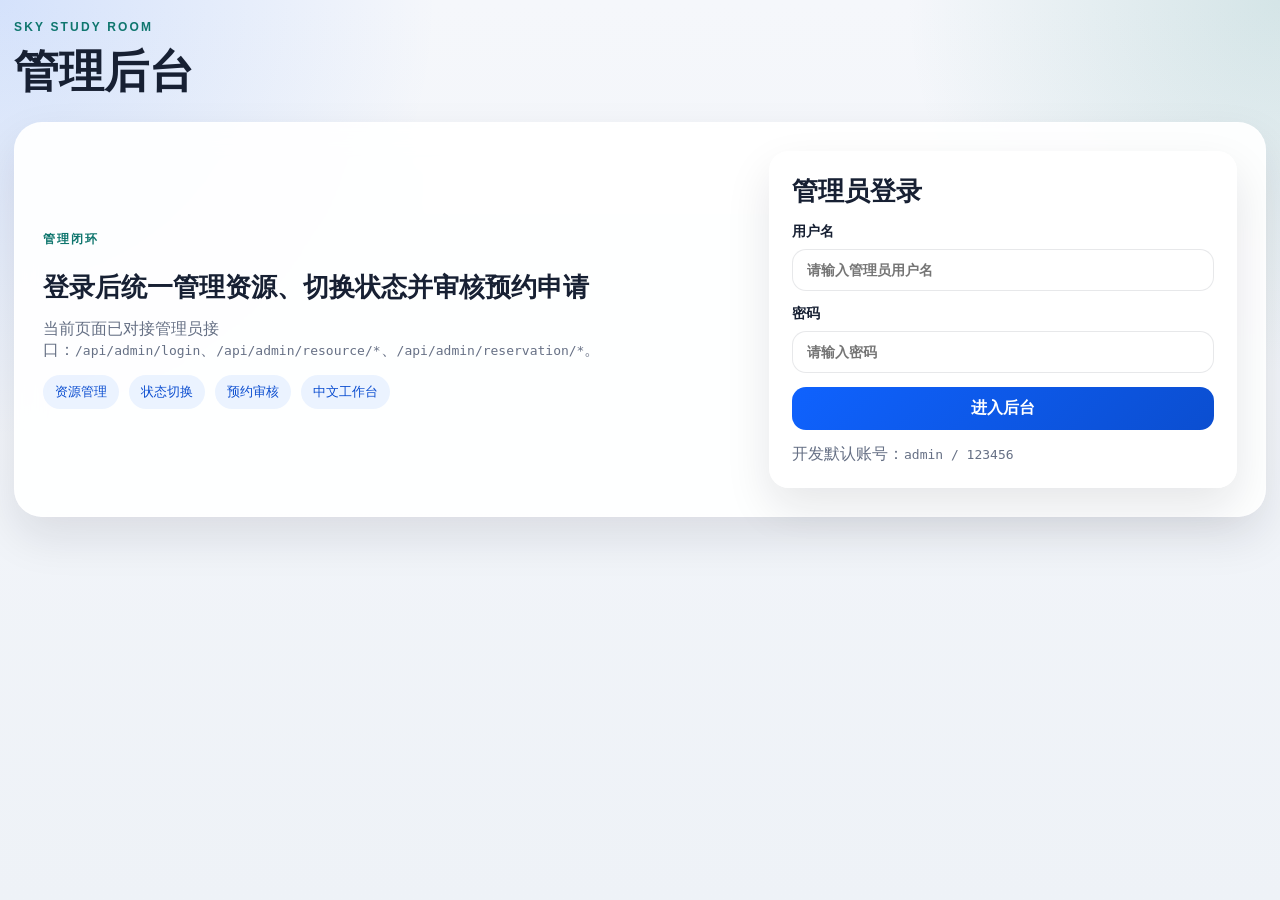
==== sky-study-room-deploy/admin/index.html @ 19abefbc "Initial commit" ====
<!DOCTYPE html>
<html lang="zh-CN">
<head>
  <meta charset="UTF-8" />
  <meta name="viewport" content="width=device-width, initial-scale=1.0" />
  <title>Sky Study Room 管理端</title>
  <link rel="stylesheet" href="./styles.css" />
</head>
<body>
  <div class="shell">
    <header class="topbar">
      <div>
        <p class="eyebrow">Sky Study Room</p>
        <h1>管理后台</h1>
      </div>
      <div id="userBadge" class="user-badge hidden">
        <span id="adminNameText"></span>
        <button id="logoutButton" class="ghost-button">退出登录</button>
      </div>
    </header>

    <section id="loginPanel" class="hero-card">
      <div class="hero-copy">
        <p class="eyebrow">管理闭环</p>
        <h2>登录后统一管理资源、切换状态并审核预约申请</h2>
        <p class="muted">当前页面已对接管理员接口：<code>/api/admin/login</code>、<code>/api/admin/resource/*</code>、<code>/api/admin/reservation/*</code>。</p>
        <div class="feature-list">
          <span>资源管理</span>
          <span>状态切换</span>
          <span>预约审核</span>
          <span>中文工作台</span>
        </div>
      </div>
      <form id="loginForm" class="panel login-form">
        <h2>管理员登录</h2>
        <label>
          用户名
          <input id="loginName" name="name" placeholder="请输入管理员用户名" required />
        </label>
        <label>
          密码
          <input id="loginPassword" name="password" type="password" placeholder="请输入密码" required />
        </label>
        <button class="primary-button" type="submit">进入后台</button>
        <p class="muted">开发默认账号：<code>admin / 123456</code></p>
      </form>
    </section>

    <main id="appPanel" class="page hidden">
      <section class="dashboard">
        <section class="panel panel-stack">
          <div class="section-head">
            <div>
              <p class="eyebrow">概览</p>
              <h2>资源与审核统计</h2>
            </div>
            <button id="refreshDashboardButton" class="ghost-button">刷新数据</button>
          </div>
          <div id="metricGrid" class="metric-grid"></div>
        </section>

        <section class="panel panel-stack">
          <p class="eyebrow">导航</p>
          <h2>工作台切换</h2>
          <div class="tabbar">
            <button class="active" data-view="resource">资源管理</button>
            <button data-view="reservation">预约审核</button>
          </div>
          <p class="muted">资源管理用于新增、编辑和启停资源；预约审核用于快速处理待审核申请。</p>
        </section>
      </section>

      <section id="resourceView" class="panel panel-stack">
        <div class="section-head">
          <div>
            <p class="eyebrow">资源管理</p>
            <h2>资源列表</h2>
          </div>
          <div class="toolbar">
            <button id="openAddButton" class="primary-button">新增资源</button>
            <button id="refreshResourcesButton" class="ghost-button">刷新列表</button>
          </div>
        </div>
        <div class="filter-grid">
          <label>
            资源名称
            <input id="resourceNameFilter" placeholder="按名称模糊搜索" />
          </label>
          <label>
            资源类型
            <select id="resourceTypeFilter">
              <option value="">全部类型</option>
              <option value="PUBLIC_SEAT">公共自习位</option>
              <option value="PRIVATE_ROOM">独立自习室</option>
              <option value="MEETING_ROOM">讨论室</option>
            </select>
          </label>
          <label>
            资源状态
            <select id="resourceStatusFilter">
              <option value="">全部状态</option>
              <option value="1">可预约</option>
              <option value="0">已停用</option>
              <option value="2">维护中</option>
            </select>
          </label>
          <label>
            操作
            <button id="searchResourcesButton" class="ghost-button" type="button">应用筛选</button>
          </label>
        </div>
        <div id="resourceList" class="stack-list empty-state">
          <p>资源列表加载后会显示在这里。</p>
        </div>
      </section>

      <section id="reservationView" class="panel panel-stack hidden">
        <div class="section-head">
          <div>
            <p class="eyebrow">预约审核</p>
            <h2>审核队列</h2>
          </div>
          <div class="toolbar">
            <select id="reservationStatusFilter">
              <option value="">全部状态</option>
              <option value="1">待审核</option>
              <option value="2">已通过</option>
              <option value="3">已拒绝</option>
              <option value="4">已取消</option>
            </select>
            <button id="refreshReservationsButton" class="ghost-button">刷新记录</button>
          </div>
        </div>
        <div id="reservationList" class="stack-list empty-state">
          <p>预约记录加载后会显示在这里。</p>
        </div>
      </section>
    </main>
  </div>

  <div id="resourceModalMask" class="modal-mask">
    <div class="modal">
      <div class="section-head">
        <div>
          <p class="eyebrow">资源表单</p>
          <h2 id="resourceModalTitle">新增资源</h2>
        </div>
      </div>
      <div class="modal-form">
        <div class="form-grid">
          <label>
            资源编号
            <input id="resourceCodeInput" placeholder="例如 A-101" />
          </label>
          <label>
            资源名称
            <input id="resourceNameInput" placeholder="请输入资源名称" />
          </label>
          <label>
            资源类型
            <select id="resourceTypeInput">
              <option value="PUBLIC_SEAT">公共自习位</option>
              <option value="PRIVATE_ROOM">独立自习室</option>
              <option value="MEETING_ROOM">讨论室</option>
            </select>
          </label>
          <label>
            楼层
            <input id="floorInput" placeholder="例如 2F" />
          </label>
          <label class="full">
            开放时间
            <input id="openTimeInput" placeholder="例如 08:00-22:00" />
          </label>
          <label class="full">
            资源说明
            <textarea id="descriptionInput" placeholder="请输入资源说明"></textarea>
          </label>
        </div>
        <div class="modal-actions">
          <button id="saveResourceButton" class="primary-button">保存资源</button>
          <button id="closeResourceModalButton" class="ghost-button">取消</button>
        </div>
      </div>
    </div>
  </div>

  <div id="reviewModalMask" class="modal-mask">
    <div class="modal">
      <div class="section-head">
        <div>
          <p class="eyebrow">预约审核</p>
          <h2 id="reviewModalTitle">处理预约申请</h2>
        </div>
      </div>
      <div class="modal-form">
        <div class="detail-grid">
          <div class="meta-item" id="reviewResourceText"></div>
          <div class="meta-item" id="reviewTimeText"></div>
          <div class="meta-item" id="reviewUserText"></div>
        </div>
        <label>
          审核备注
          <textarea id="reviewRemarkInput" placeholder="请输入审核备注"></textarea>
        </label>
        <div class="modal-actions">
          <button id="approveButton" class="primary-button">审核通过</button>
          <button id="rejectButton" class="danger-button">审核拒绝</button>
          <button id="closeReviewModalButton" class="ghost-button">取消</button>
        </div>
      </div>
    </div>
  </div>

  <div id="toast" class="toast hidden"></div>

  <script src="./app.js"></script>
</body>
</html>
---- sky-study-room-deploy/admin/styles.css ----
:root {
  --bg: #eef2f7;
  --surface: rgba(255, 255, 255, 0.92);
  --surface-strong: #ffffff;
  --text: #172033;
  --muted: #667085;
  --line: rgba(23, 32, 51, 0.1);
  --primary: #0f62fe;
  --primary-deep: #0b4ed0;
  --accent: #0f766e;
  --warning: #b54708;
  --danger: #b42318;
  --shadow: 0 20px 45px rgba(15, 23, 42, 0.1);
  --radius-xl: 28px;
  --radius-lg: 20px;
  --radius-md: 14px;
}

* { box-sizing: border-box; }

body {
  margin: 0;
  font-family: "Segoe UI", "PingFang SC", "Microsoft YaHei", sans-serif;
  color: var(--text);
  background:
    radial-gradient(circle at top left, rgba(15, 98, 254, 0.14), transparent 28%),
    radial-gradient(circle at top right, rgba(15, 118, 110, 0.14), transparent 24%),
    linear-gradient(180deg, #f5f7fb 0%, #eef2f7 100%);
  min-height: 100vh;
}

.shell {
  width: min(1320px, calc(100vw - 28px));
  margin: 0 auto;
  padding: 20px 0 36px;
}

.topbar,
.section-head,
.toolbar,
.tabbar,
.user-badge,
.filter-grid,
.resource-actions,
.review-actions,
.modal-actions {
  display: flex;
  gap: 12px;
  align-items: center;
  flex-wrap: wrap;
}

.topbar,
.section-head {
  justify-content: space-between;
}

.eyebrow {
  margin: 0 0 8px;
  color: var(--accent);
  font-size: 12px;
  font-weight: 700;
  letter-spacing: 0.18em;
  text-transform: uppercase;
}

h1, h2, h3, p { margin: 0; }
h1 { font-size: clamp(2rem, 4vw, 2.8rem); }
h2 { font-size: clamp(1.25rem, 2vw, 1.6rem); }

.panel,
.hero-card,
.modal {
  background: var(--surface);
  border: 1px solid rgba(255, 255, 255, 0.5);
  box-shadow: var(--shadow);
  backdrop-filter: blur(14px);
}

.hero-card {
  display: grid;
  grid-template-columns: 1.35fr 0.9fr;
  gap: 24px;
  padding: 28px;
  border-radius: var(--radius-xl);
  margin-top: 20px;
}

.hero-copy,
.login-form,
.form-grid,
.stack-list,
.modal-form,
.detail-grid,
.panel-stack {
  display: grid;
  gap: 14px;
}

.hero-copy { align-content: center; }

.feature-list {
  display: flex;
  flex-wrap: wrap;
  gap: 10px;
}

.feature-list span,
.pill,
.meta-item {
  border-radius: 999px;
  padding: 8px 12px;
  font-size: 13px;
}

.feature-list span,
.pill {
  background: rgba(15, 98, 254, 0.08);
  color: var(--primary-deep);
}

.panel {
  border-radius: var(--radius-lg);
  padding: 22px;
}

.page {
  display: grid;
  gap: 22px;
  margin-top: 20px;
}

.dashboard {
  display: grid;
  grid-template-columns: 1.15fr 0.85fr;
  gap: 22px;
}

.tabbar button,
.primary-button,
.ghost-button,
.danger-button {
  border: none;
  cursor: pointer;
  font: inherit;
  border-radius: var(--radius-md);
  transition: transform 0.18s ease, opacity 0.18s ease, background 0.18s ease;
}

.tabbar button:hover,
.primary-button:hover,
.ghost-button:hover,
.danger-button:hover {
  transform: translateY(-1px);
}

.primary-button,
.ghost-button,
.danger-button,
.tabbar button {
  padding: 11px 15px;
  font-weight: 700;
}

.tabbar button {
  background: rgba(15, 23, 42, 0.05);
  color: var(--text);
}

.tabbar button.active {
  background: linear-gradient(135deg, var(--primary) 0%, var(--primary-deep) 100%);
  color: #fff;
}

.primary-button {
  background: linear-gradient(135deg, var(--primary) 0%, var(--primary-deep) 100%);
  color: #fff;
}

.ghost-button {
  background: rgba(15, 98, 254, 0.08);
  color: var(--primary-deep);
}

.danger-button {
  background: rgba(180, 35, 24, 0.12);
  color: var(--danger);
}

input,
select,
textarea {
  width: 100%;
  border: 1px solid var(--line);
  border-radius: var(--radius-md);
  background: rgba(255, 255, 255, 0.96);
  padding: 12px 14px;
  font: inherit;
  color: var(--text);
  outline: none;
}

input:focus,
select:focus,
textarea:focus {
  border-color: rgba(15, 98, 254, 0.45);
  box-shadow: 0 0 0 4px rgba(15, 98, 254, 0.12);
}

textarea {
  resize: vertical;
  min-height: 96px;
}

label {
  display: grid;
  gap: 8px;
  font-size: 14px;
  font-weight: 600;
}

.muted { color: var(--muted); }

.metric-grid {
  display: grid;
  grid-template-columns: repeat(3, minmax(0, 1fr));
  gap: 14px;
}

.metric-card,
.resource-card,
.reservation-card {
  background: var(--surface-strong);
  border: 1px solid var(--line);
  border-radius: 18px;
  padding: 18px;
}

.metric-number {
  font-size: 1.9rem;
  font-weight: 800;
  margin-top: 12px;
}

.resource-card,
.reservation-card {
  display: grid;
  gap: 12px;
}

.meta-row {
  display: flex;
  flex-wrap: wrap;
  gap: 10px;
}

.meta-item {
  background: rgba(17, 24, 39, 0.04);
  color: var(--muted);
}

.status-pill.pending {
  background: rgba(245, 158, 11, 0.15);
  color: var(--warning);
}

.status-pill.approved,
.status-pill.enabled {
  background: rgba(15, 118, 110, 0.12);
  color: var(--accent);
}

.status-pill.rejected,
.status-pill.disabled {
  background: rgba(180, 35, 24, 0.12);
  color: var(--danger);
}

.status-pill.canceled,
.status-pill.repair {
  background: rgba(71, 84, 103, 0.12);
  color: #475467;
}

.type-pill {
  background: rgba(15, 98, 254, 0.09);
  color: var(--primary-deep);
}

.empty-state {
  min-height: 180px;
  display: grid;
  place-items: center;
  text-align: center;
  color: var(--muted);
}

.hidden { display: none !important; }

.modal-mask {
  position: fixed;
  inset: 0;
  background: rgba(15, 23, 42, 0.38);
  display: none;
  align-items: center;
  justify-content: center;
  padding: 16px;
}

.modal {
  width: min(720px, 100%);
  border-radius: 24px;
  padding: 22px;
}

.form-grid {
  grid-template-columns: repeat(2, minmax(0, 1fr));
}

.form-grid .full {
  grid-column: 1 / -1;
}

.toast {
  position: fixed;
  right: 24px;
  bottom: 24px;
  background: rgba(17, 24, 39, 0.92);
  color: #fff;
  padding: 14px 16px;
  border-radius: 16px;
  box-shadow: 0 20px 40px rgba(17, 24, 39, 0.28);
}

@media (max-width: 1080px) {
  .hero-card,
  .dashboard,
  .metric-grid,
  .form-grid {
    grid-template-columns: 1fr;
  }
}

@media (max-width: 640px) {
  .shell {
    width: min(100vw - 18px, 100%);
  }

  .topbar,
  .section-head {
    align-items: flex-start;
    flex-direction: column;
  }
}
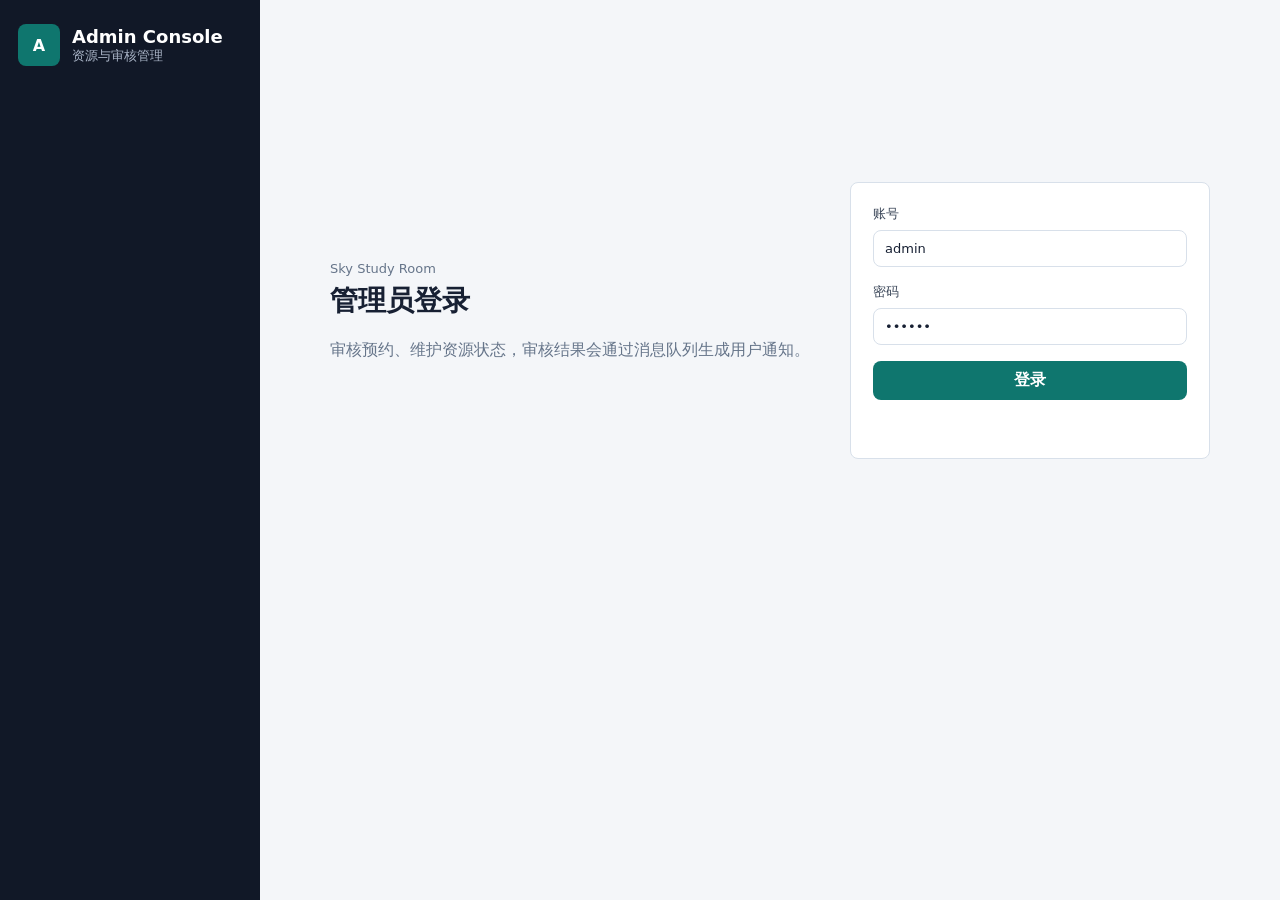
==== commit 62a19e51: "Tasks 25-27: add notification MQ and rebuild frontend 完成时间: 2026-05-22 21:05:44 CST 任务序号: 25-27 任务功能" ====
--- a/sky-study-room-deploy/admin/index.html
+++ b/sky-study-room-deploy/admin/index.html
@@ -1,219 +1,219 @@
-<!DOCTYPE html>
+<!doctype html>
 <html lang="zh-CN">
 <head>
-  <meta charset="UTF-8" />
-  <meta name="viewport" content="width=device-width, initial-scale=1.0" />
-  <title>Sky Study Room 管理端</title>
-  <link rel="stylesheet" href="./styles.css" />
+  <meta charset="UTF-8">
+  <meta name="viewport" content="width=device-width, initial-scale=1.0">
+  <title>预约管理端</title>
+  <link rel="stylesheet" href="./styles.css?v=20260522-fix3">
 </head>
 <body>
-  <div class="shell">
-    <header class="topbar">
-      <div>
-        <p class="eyebrow">Sky Study Room</p>
-        <h1>管理后台</h1>
-      </div>
-      <div id="userBadge" class="user-badge hidden">
-        <span id="adminNameText"></span>
-        <button id="logoutButton" class="ghost-button">退出登录</button>
-      </div>
-    </header>
-
-    <section id="loginPanel" class="hero-card">
-      <div class="hero-copy">
-        <p class="eyebrow">管理闭环</p>
-        <h2>登录后统一管理资源、切换状态并审核预约申请</h2>
-        <p class="muted">当前页面已对接管理员接口：<code>/api/admin/login</code>、<code>/api/admin/resource/*</code>、<code>/api/admin/reservation/*</code>。</p>
-        <div class="feature-list">
-          <span>资源管理</span>
-          <span>状态切换</span>
-          <span>预约审核</span>
-          <span>中文工作台</span>
-        </div>
-      </div>
-      <form id="loginForm" class="panel login-form">
-        <h2>管理员登录</h2>
-        <label>
-          用户名
-          <input id="loginName" name="name" placeholder="请输入管理员用户名" required />
-        </label>
-        <label>
-          密码
-          <input id="loginPassword" name="password" type="password" placeholder="请输入密码" required />
-        </label>
-        <button class="primary-button" type="submit">进入后台</button>
-        <p class="muted">开发默认账号：<code>admin / 123456</code></p>
-      </form>
-    </section>
-
-    <main id="appPanel" class="page hidden">
-      <section class="dashboard">
-        <section class="panel panel-stack">
-          <div class="section-head">
-            <div>
-              <p class="eyebrow">概览</p>
-              <h2>资源与审核统计</h2>
-            </div>
-            <button id="refreshDashboardButton" class="ghost-button">刷新数据</button>
+  <div class="layout">
+    <aside class="sidebar">
+      <div class="brand">
+        <div class="brand-mark">A</div>
+        <div>
+          <h1>Admin Console</h1>
+          <p>资源与审核管理</p>
+        </div>
+      </div>
+      <nav class="nav" id="nav" hidden>
+        <button class="nav-item active" data-view="reservations">预约审核</button>
+        <button class="nav-item" data-view="resources">资源管理</button>
+      </nav>
+      <div class="side-footer" id="adminBox" hidden>
+        <span id="currentAdmin"></span>
+        <button class="ghost" id="logoutBtn">退出</button>
+      </div>
+    </aside>
+
+    <main class="main">
+      <section class="login-panel" id="loginView">
+        <div>
+          <p class="eyebrow">Sky Study Room</p>
+          <h2>管理员登录</h2>
+          <p>审核预约、维护资源状态，审核结果会通过消息队列生成用户通知。</p>
+        </div>
+        <form class="form-card" id="loginForm">
+          <label>
+            账号
+            <input name="name" value="admin" autocomplete="username" required>
+          </label>
+          <label>
+            密码
+            <input name="password" type="password" value="123456" autocomplete="current-password" required>
+          </label>
+          <button class="primary" type="submit">登录</button>
+          <p class="form-message" id="loginMessage"></p>
+        </form>
+      </section>
+
+      <section class="view active" id="reservationsView" hidden>
+        <div class="page-head">
+          <div>
+            <p class="eyebrow">Review</p>
+            <h2>预约审核</h2>
           </div>
-          <div id="metricGrid" class="metric-grid"></div>
-        </section>
-
-        <section class="panel panel-stack">
-          <p class="eyebrow">导航</p>
-          <h2>工作台切换</h2>
-          <div class="tabbar">
-            <button class="active" data-view="resource">资源管理</button>
-            <button data-view="reservation">预约审核</button>
-          </div>
-          <p class="muted">资源管理用于新增、编辑和启停资源；预约审核用于快速处理待审核申请。</p>
-        </section>
-      </section>
-
-      <section id="resourceView" class="panel panel-stack">
-        <div class="section-head">
-          <div>
-            <p class="eyebrow">资源管理</p>
-            <h2>资源列表</h2>
-          </div>
-          <div class="toolbar">
-            <button id="openAddButton" class="primary-button">新增资源</button>
-            <button id="refreshResourcesButton" class="ghost-button">刷新列表</button>
-          </div>
-        </div>
-        <div class="filter-grid">
-          <label>
-            资源名称
-            <input id="resourceNameFilter" placeholder="按名称模糊搜索" />
-          </label>
-          <label>
-            资源类型
-            <select id="resourceTypeFilter">
-              <option value="">全部类型</option>
-              <option value="PUBLIC_SEAT">公共自习位</option>
-              <option value="PRIVATE_ROOM">独立自习室</option>
-              <option value="MEETING_ROOM">讨论室</option>
-            </select>
-          </label>
-          <label>
-            资源状态
-            <select id="resourceStatusFilter">
-              <option value="">全部状态</option>
-              <option value="1">可预约</option>
-              <option value="0">已停用</option>
-              <option value="2">维护中</option>
-            </select>
-          </label>
-          <label>
-            操作
-            <button id="searchResourcesButton" class="ghost-button" type="button">应用筛选</button>
-          </label>
-        </div>
-        <div id="resourceList" class="stack-list empty-state">
-          <p>资源列表加载后会显示在这里。</p>
-        </div>
-      </section>
-
-      <section id="reservationView" class="panel panel-stack hidden">
-        <div class="section-head">
-          <div>
-            <p class="eyebrow">预约审核</p>
-            <h2>审核队列</h2>
-          </div>
-          <div class="toolbar">
-            <select id="reservationStatusFilter">
-              <option value="">全部状态</option>
+          <button class="secondary" id="refreshReservationsBtn">刷新</button>
+        </div>
+        <form class="toolbar compact" id="reservationFilterForm">
+          <label>
+            状态
+            <select name="status">
+              <option value="">全部</option>
               <option value="1">待审核</option>
               <option value="2">已通过</option>
               <option value="3">已拒绝</option>
               <option value="4">已取消</option>
             </select>
-            <button id="refreshReservationsButton" class="ghost-button">刷新记录</button>
+          </label>
+          <button class="primary" type="submit">筛选</button>
+        </form>
+        <div class="table-wrap">
+          <table>
+            <thead>
+              <tr>
+                <th>ID</th>
+                <th>用户</th>
+                <th>资源</th>
+                <th>日期</th>
+                <th>时间</th>
+                <th>用途</th>
+                <th>状态</th>
+                <th>备注</th>
+                <th>操作</th>
+              </tr>
+            </thead>
+            <tbody id="reservationRows"></tbody>
+          </table>
+        </div>
+      </section>
+
+      <section class="view" id="resourcesView" hidden>
+        <div class="page-head">
+          <div>
+            <p class="eyebrow">Resources</p>
+            <h2>资源管理</h2>
           </div>
-        </div>
-        <div id="reservationList" class="stack-list empty-state">
-          <p>预约记录加载后会显示在这里。</p>
-        </div>
-      </section>
-    </main>
-  </div>
-
-  <div id="resourceModalMask" class="modal-mask">
-    <div class="modal">
-      <div class="section-head">
-        <div>
-          <p class="eyebrow">资源表单</p>
-          <h2 id="resourceModalTitle">新增资源</h2>
-        </div>
-      </div>
-      <div class="modal-form">
-        <div class="form-grid">
-          <label>
-            资源编号
-            <input id="resourceCodeInput" placeholder="例如 A-101" />
-          </label>
-          <label>
-            资源名称
-            <input id="resourceNameInput" placeholder="请输入资源名称" />
-          </label>
-          <label>
-            资源类型
-            <select id="resourceTypeInput">
+          <button class="primary" id="newResourceBtn">新增资源</button>
+        </div>
+        <form class="toolbar" id="resourceFilterForm">
+          <label>
+            名称
+            <input name="resourceName" placeholder="按名称搜索">
+          </label>
+          <label>
+            类型
+            <select name="resourceType">
+              <option value="">全部</option>
               <option value="PUBLIC_SEAT">公共自习位</option>
               <option value="PRIVATE_ROOM">独立自习室</option>
               <option value="MEETING_ROOM">讨论室</option>
             </select>
           </label>
           <label>
-            楼层
-            <input id="floorInput" placeholder="例如 2F" />
-          </label>
-          <label class="full">
-            开放时间
-            <input id="openTimeInput" placeholder="例如 08:00-22:00" />
-          </label>
-          <label class="full">
-            资源说明
-            <textarea id="descriptionInput" placeholder="请输入资源说明"></textarea>
-          </label>
-        </div>
-        <div class="modal-actions">
-          <button id="saveResourceButton" class="primary-button">保存资源</button>
-          <button id="closeResourceModalButton" class="ghost-button">取消</button>
-        </div>
-      </div>
-    </div>
+            状态
+            <select name="status">
+              <option value="">全部</option>
+              <option value="1">可用</option>
+              <option value="0">停用</option>
+              <option value="2">维修中</option>
+            </select>
+          </label>
+          <button class="primary" type="submit">查询</button>
+        </form>
+        <div class="table-wrap">
+          <table>
+            <thead>
+              <tr>
+                <th>编号</th>
+                <th>名称</th>
+                <th>类型</th>
+                <th>楼层</th>
+                <th>开放时间</th>
+                <th>状态</th>
+                <th>描述</th>
+                <th>操作</th>
+              </tr>
+            </thead>
+            <tbody id="resourceRows"></tbody>
+          </table>
+        </div>
+      </section>
+    </main>
   </div>
 
-  <div id="reviewModalMask" class="modal-mask">
-    <div class="modal">
-      <div class="section-head">
-        <div>
-          <p class="eyebrow">预约审核</p>
-          <h2 id="reviewModalTitle">处理预约申请</h2>
-        </div>
-      </div>
-      <div class="modal-form">
-        <div class="detail-grid">
-          <div class="meta-item" id="reviewResourceText"></div>
-          <div class="meta-item" id="reviewTimeText"></div>
-          <div class="meta-item" id="reviewUserText"></div>
-        </div>
-        <label>
-          审核备注
-          <textarea id="reviewRemarkInput" placeholder="请输入审核备注"></textarea>
-        </label>
-        <div class="modal-actions">
-          <button id="approveButton" class="primary-button">审核通过</button>
-          <button id="rejectButton" class="danger-button">审核拒绝</button>
-          <button id="closeReviewModalButton" class="ghost-button">取消</button>
-        </div>
-      </div>
-    </div>
-  </div>
-
-  <div id="toast" class="toast hidden"></div>
-
-  <script src="./app.js"></script>
+  <dialog id="reviewDialog">
+    <form method="dialog" class="form-card" id="reviewForm">
+      <div class="dialog-head">
+        <h3>处理预约</h3>
+        <button class="icon-btn" type="button" data-close="reviewDialog">×</button>
+      </div>
+      <input type="hidden" name="reservationId">
+      <label>
+        处理结果
+        <select name="status" required>
+          <option value="2">通过</option>
+          <option value="3">拒绝</option>
+        </select>
+      </label>
+      <label>
+        审核备注
+        <textarea name="reviewRemark" rows="4" placeholder="给用户看的审核说明"></textarea>
+      </label>
+      <div class="dialog-actions">
+        <button class="secondary" type="button" data-close="reviewDialog">取消</button>
+        <button class="primary" type="submit">提交</button>
+      </div>
+      <p class="form-message" id="reviewMessage"></p>
+    </form>
+  </dialog>
+
+  <dialog id="resourceDialog">
+    <form method="dialog" class="form-card" id="resourceForm">
+      <div class="dialog-head">
+        <h3 id="resourceDialogTitle">新增资源</h3>
+        <button class="icon-btn" type="button" data-close="resourceDialog">×</button>
+      </div>
+      <input type="hidden" name="id">
+      <div class="form-grid">
+        <label>
+          编号
+          <input name="resourceCode" placeholder="A-101" required>
+        </label>
+        <label>
+          名称
+          <input name="resourceName" placeholder="Window Seat" required>
+        </label>
+        <label>
+          类型
+          <select name="resourceType" required>
+            <option value="PUBLIC_SEAT">公共自习位</option>
+            <option value="PRIVATE_ROOM">独立自习室</option>
+            <option value="MEETING_ROOM">讨论室</option>
+          </select>
+        </label>
+        <label>
+          楼层
+          <input name="floor" placeholder="1F" required>
+        </label>
+      </div>
+      <label>
+        开放时间
+        <input name="openTime" placeholder="08:00-22:00" required>
+      </label>
+      <label>
+        描述
+        <textarea name="description" rows="3"></textarea>
+      </label>
+      <div class="dialog-actions">
+        <button class="secondary" type="button" data-close="resourceDialog">取消</button>
+        <button class="primary" type="submit">保存</button>
+      </div>
+      <p class="form-message" id="resourceMessage"></p>
+    </form>
+  </dialog>
+
+  <div class="toast" id="toast" hidden></div>
+  <script src="./app.js?v=20260522-fix3"></script>
 </body>
 </html>
--- a/sky-study-room-deploy/admin/styles.css
+++ b/sky-study-room-deploy/admin/styles.css
@@ -1,354 +1,363 @@
 :root {
-  --bg: #eef2f7;
-  --surface: rgba(255, 255, 255, 0.92);
-  --surface-strong: #ffffff;
+  color-scheme: light;
+  --bg: #f4f6f9;
+  --panel: #ffffff;
+  --line: #d8e0ea;
   --text: #172033;
-  --muted: #667085;
-  --line: rgba(23, 32, 51, 0.1);
-  --primary: #0f62fe;
-  --primary-deep: #0b4ed0;
-  --accent: #0f766e;
-  --warning: #b54708;
-  --danger: #b42318;
-  --shadow: 0 20px 45px rgba(15, 23, 42, 0.1);
-  --radius-xl: 28px;
-  --radius-lg: 20px;
-  --radius-md: 14px;
+  --muted: #66758a;
+  --primary: #0f766e;
+  --primary-dark: #115e59;
+  --blue: #2563eb;
+  --green: #16845b;
+  --amber: #b45309;
+  --red: #c24130;
+  --radius: 8px;
+  font-family: Inter, ui-sans-serif, system-ui, -apple-system, BlinkMacSystemFont, "Segoe UI", sans-serif;
 }
 
 * { box-sizing: border-box; }
 
+[hidden] {
+  display: none !important;
+}
+
 body {
   margin: 0;
-  font-family: "Segoe UI", "PingFang SC", "Microsoft YaHei", sans-serif;
+  background: var(--bg);
   color: var(--text);
-  background:
-    radial-gradient(circle at top left, rgba(15, 98, 254, 0.14), transparent 28%),
-    radial-gradient(circle at top right, rgba(15, 118, 110, 0.14), transparent 24%),
-    linear-gradient(180deg, #f5f7fb 0%, #eef2f7 100%);
+}
+
+button, input, select, textarea { font: inherit; }
+button { border: 0; cursor: pointer; }
+
+.layout {
   min-height: 100vh;
-}
-
-.shell {
-  width: min(1320px, calc(100vw - 28px));
-  margin: 0 auto;
-  padding: 20px 0 36px;
-}
-
-.topbar,
-.section-head,
-.toolbar,
-.tabbar,
-.user-badge,
-.filter-grid,
-.resource-actions,
-.review-actions,
-.modal-actions {
-  display: flex;
+  display: grid;
+  grid-template-columns: 260px minmax(0, 1fr);
+}
+
+.sidebar {
+  background: #111827;
+  color: #fff;
+  padding: 24px 18px;
+  display: flex;
+  flex-direction: column;
+  gap: 24px;
+}
+
+.brand {
+  display: flex;
+  align-items: center;
   gap: 12px;
+}
+
+.brand-mark {
+  width: 42px;
+  height: 42px;
+  display: grid;
+  place-items: center;
+  border-radius: var(--radius);
+  background: var(--primary);
+  font-weight: 800;
+}
+
+.brand h1 {
+  margin: 0;
+  font-size: 18px;
+}
+
+.brand p, .eyebrow {
+  margin: 0;
+  color: var(--muted);
+  font-size: 13px;
+}
+
+.sidebar .brand p,
+.side-footer {
+  color: #aab5c7;
+}
+
+.nav {
+  display: grid;
+  gap: 8px;
+}
+
+.nav-item, .ghost {
+  border-radius: var(--radius);
+  padding: 10px 12px;
+  background: transparent;
+  color: #dbe4f3;
+  text-align: left;
+}
+
+.nav-item.active,
+.nav-item:hover,
+.ghost:hover {
+  background: rgba(255,255,255,0.11);
+  color: #fff;
+}
+
+.side-footer {
+  margin-top: auto;
+  display: grid;
+  gap: 10px;
+}
+
+.main {
+  padding: 28px;
+  min-width: 0;
+}
+
+.login-panel {
+  max-width: 880px;
+  min-height: 440px;
+  margin: 8vh auto 0;
+  display: grid;
+  grid-template-columns: 1fr 360px;
+  gap: 36px;
   align-items: center;
+}
+
+.login-panel h2,
+.page-head h2 {
+  margin: 6px 0 0;
+  font-size: 28px;
+}
+
+.login-panel p:last-child {
+  color: var(--muted);
+  line-height: 1.7;
+}
+
+.form-card {
+  background: var(--panel);
+  border: 1px solid var(--line);
+  border-radius: var(--radius);
+  padding: 22px;
+  display: grid;
+  gap: 16px;
+}
+
+label {
+  display: grid;
+  gap: 7px;
+  color: #3a4658;
+  font-size: 13px;
+}
+
+input, select, textarea {
+  width: 100%;
+  border: 1px solid var(--line);
+  border-radius: var(--radius);
+  background: #fff;
+  color: var(--text);
+  padding: 10px 11px;
+  outline: none;
+}
+
+input:focus, select:focus, textarea:focus {
+  border-color: var(--primary);
+  box-shadow: 0 0 0 3px rgba(15,118,110,0.13);
+}
+
+.primary, .secondary, .danger {
+  min-height: 38px;
+  border-radius: var(--radius);
+  padding: 9px 14px;
+  font-weight: 650;
+}
+
+.primary {
+  background: var(--primary);
+  color: white;
+}
+
+.primary:hover { background: var(--primary-dark); }
+
+.secondary {
+  background: #e8eef7;
+  color: #1d2a3d;
+}
+
+.danger {
+  background: #fee2e2;
+  color: var(--red);
+}
+
+.view { display: none; }
+.view.active { display: block; }
+
+.page-head {
+  display: flex;
+  justify-content: space-between;
+  align-items: end;
+  gap: 16px;
+  margin-bottom: 20px;
+}
+
+.toolbar {
+  background: var(--panel);
+  border: 1px solid var(--line);
+  border-radius: var(--radius);
+  padding: 14px;
+  display: grid;
+  grid-template-columns: 1.4fr 1fr 0.9fr auto;
+  gap: 12px;
+  align-items: end;
+  margin-bottom: 18px;
+}
+
+.toolbar.compact {
+  grid-template-columns: 260px auto;
+  justify-content: start;
+}
+
+.table-wrap {
+  overflow: auto;
+  background: var(--panel);
+  border: 1px solid var(--line);
+  border-radius: var(--radius);
+}
+
+table {
+  width: 100%;
+  border-collapse: collapse;
+  min-width: 900px;
+}
+
+th, td {
+  padding: 12px 14px;
+  border-bottom: 1px solid var(--line);
+  text-align: left;
+  vertical-align: middle;
+  font-size: 14px;
+}
+
+th {
+  background: #f8fafc;
+  color: #475569;
+  font-size: 12px;
+  text-transform: uppercase;
+}
+
+.row-actions {
+  display: flex;
   flex-wrap: wrap;
-}
-
-.topbar,
-.section-head {
-  justify-content: space-between;
-}
-
-.eyebrow {
-  margin: 0 0 8px;
-  color: var(--accent);
+  gap: 8px;
+}
+
+.badge {
+  display: inline-flex;
+  align-items: center;
+  width: fit-content;
+  min-height: 24px;
+  border-radius: 999px;
+  padding: 3px 9px;
+  background: #eef2ff;
+  color: #3730a3;
   font-size: 12px;
   font-weight: 700;
-  letter-spacing: 0.18em;
-  text-transform: uppercase;
-}
-
-h1, h2, h3, p { margin: 0; }
-h1 { font-size: clamp(2rem, 4vw, 2.8rem); }
-h2 { font-size: clamp(1.25rem, 2vw, 1.6rem); }
-
-.panel,
-.hero-card,
-.modal {
-  background: var(--surface);
-  border: 1px solid rgba(255, 255, 255, 0.5);
-  box-shadow: var(--shadow);
-  backdrop-filter: blur(14px);
-}
-
-.hero-card {
-  display: grid;
-  grid-template-columns: 1.35fr 0.9fr;
-  gap: 24px;
-  padding: 28px;
-  border-radius: var(--radius-xl);
-  margin-top: 20px;
-}
-
-.hero-copy,
-.login-form,
-.form-grid,
-.stack-list,
-.modal-form,
-.detail-grid,
-.panel-stack {
-  display: grid;
-  gap: 14px;
-}
-
-.hero-copy { align-content: center; }
-
-.feature-list {
-  display: flex;
-  flex-wrap: wrap;
+}
+
+.badge.green { background: #dcfce7; color: var(--green); }
+.badge.amber { background: #fef3c7; color: var(--amber); }
+.badge.red { background: #fee2e2; color: var(--red); }
+.badge.gray { background: #e5e7eb; color: #4b5563; }
+.badge.blue { background: #dbeafe; color: var(--blue); }
+
+dialog {
+  width: min(620px, calc(100vw - 28px));
+  border: 0;
+  border-radius: var(--radius);
+  padding: 0;
+  box-shadow: 0 20px 55px rgba(15,23,42,0.25);
+}
+
+dialog::backdrop {
+  background: rgba(15,23,42,0.42);
+}
+
+.dialog-head {
+  display: flex;
+  align-items: center;
+  justify-content: space-between;
+}
+
+.dialog-head h3 {
+  margin: 0;
+}
+
+.dialog-actions {
+  display: flex;
+  justify-content: flex-end;
   gap: 10px;
 }
 
-.feature-list span,
-.pill,
-.meta-item {
-  border-radius: 999px;
-  padding: 8px 12px;
+.form-grid {
+  display: grid;
+  grid-template-columns: repeat(2, minmax(0, 1fr));
+  gap: 12px;
+}
+
+.icon-btn {
+  width: 34px;
+  height: 34px;
+  border-radius: 50%;
+  background: #edf2f8;
+  color: #263447;
+  font-size: 22px;
+  line-height: 1;
+}
+
+.form-message {
+  min-height: 20px;
+  margin: 0;
+  color: var(--red);
   font-size: 13px;
 }
 
-.feature-list span,
-.pill {
-  background: rgba(15, 98, 254, 0.08);
-  color: var(--primary-deep);
-}
-
-.panel {
-  border-radius: var(--radius-lg);
-  padding: 22px;
-}
-
-.page {
-  display: grid;
-  gap: 22px;
-  margin-top: 20px;
-}
-
-.dashboard {
-  display: grid;
-  grid-template-columns: 1.15fr 0.85fr;
-  gap: 22px;
-}
-
-.tabbar button,
-.primary-button,
-.ghost-button,
-.danger-button {
-  border: none;
-  cursor: pointer;
-  font: inherit;
-  border-radius: var(--radius-md);
-  transition: transform 0.18s ease, opacity 0.18s ease, background 0.18s ease;
-}
-
-.tabbar button:hover,
-.primary-button:hover,
-.ghost-button:hover,
-.danger-button:hover {
-  transform: translateY(-1px);
-}
-
-.primary-button,
-.ghost-button,
-.danger-button,
-.tabbar button {
-  padding: 11px 15px;
-  font-weight: 700;
-}
-
-.tabbar button {
-  background: rgba(15, 23, 42, 0.05);
-  color: var(--text);
-}
-
-.tabbar button.active {
-  background: linear-gradient(135deg, var(--primary) 0%, var(--primary-deep) 100%);
-  color: #fff;
-}
-
-.primary-button {
-  background: linear-gradient(135deg, var(--primary) 0%, var(--primary-deep) 100%);
-  color: #fff;
-}
-
-.ghost-button {
-  background: rgba(15, 98, 254, 0.08);
-  color: var(--primary-deep);
-}
-
-.danger-button {
-  background: rgba(180, 35, 24, 0.12);
-  color: var(--danger);
-}
-
-input,
-select,
-textarea {
-  width: 100%;
-  border: 1px solid var(--line);
-  border-radius: var(--radius-md);
-  background: rgba(255, 255, 255, 0.96);
-  padding: 12px 14px;
-  font: inherit;
-  color: var(--text);
-  outline: none;
-}
-
-input:focus,
-select:focus,
-textarea:focus {
-  border-color: rgba(15, 98, 254, 0.45);
-  box-shadow: 0 0 0 4px rgba(15, 98, 254, 0.12);
-}
-
-textarea {
-  resize: vertical;
-  min-height: 96px;
-}
-
-label {
-  display: grid;
-  gap: 8px;
-  font-size: 14px;
-  font-weight: 600;
-}
-
-.muted { color: var(--muted); }
-
-.metric-grid {
-  display: grid;
-  grid-template-columns: repeat(3, minmax(0, 1fr));
-  gap: 14px;
-}
-
-.metric-card,
-.resource-card,
-.reservation-card {
-  background: var(--surface-strong);
-  border: 1px solid var(--line);
-  border-radius: 18px;
-  padding: 18px;
-}
-
-.metric-number {
-  font-size: 1.9rem;
-  font-weight: 800;
-  margin-top: 12px;
-}
-
-.resource-card,
-.reservation-card {
-  display: grid;
-  gap: 12px;
-}
-
-.meta-row {
-  display: flex;
-  flex-wrap: wrap;
-  gap: 10px;
-}
-
-.meta-item {
-  background: rgba(17, 24, 39, 0.04);
-  color: var(--muted);
-}
-
-.status-pill.pending {
-  background: rgba(245, 158, 11, 0.15);
-  color: var(--warning);
-}
-
-.status-pill.approved,
-.status-pill.enabled {
-  background: rgba(15, 118, 110, 0.12);
-  color: var(--accent);
-}
-
-.status-pill.rejected,
-.status-pill.disabled {
-  background: rgba(180, 35, 24, 0.12);
-  color: var(--danger);
-}
-
-.status-pill.canceled,
-.status-pill.repair {
-  background: rgba(71, 84, 103, 0.12);
-  color: #475467;
-}
-
-.type-pill {
-  background: rgba(15, 98, 254, 0.09);
-  color: var(--primary-deep);
-}
-
-.empty-state {
-  min-height: 180px;
-  display: grid;
-  place-items: center;
+.empty-cell {
   text-align: center;
   color: var(--muted);
-}
-
-.hidden { display: none !important; }
-
-.modal-mask {
-  position: fixed;
-  inset: 0;
-  background: rgba(15, 23, 42, 0.38);
-  display: none;
-  align-items: center;
-  justify-content: center;
-  padding: 16px;
-}
-
-.modal {
-  width: min(720px, 100%);
-  border-radius: 24px;
-  padding: 22px;
-}
-
-.form-grid {
-  grid-template-columns: repeat(2, minmax(0, 1fr));
-}
-
-.form-grid .full {
-  grid-column: 1 / -1;
+  padding: 30px;
 }
 
 .toast {
   position: fixed;
   right: 24px;
   bottom: 24px;
-  background: rgba(17, 24, 39, 0.92);
+  background: #111827;
   color: #fff;
-  padding: 14px 16px;
-  border-radius: 16px;
-  box-shadow: 0 20px 40px rgba(17, 24, 39, 0.28);
-}
-
-@media (max-width: 1080px) {
-  .hero-card,
-  .dashboard,
-  .metric-grid,
+  padding: 12px 14px;
+  border-radius: var(--radius);
+  box-shadow: 0 12px 30px rgba(15,23,42,0.24);
+}
+
+@media (max-width: 900px) {
+  .layout {
+    grid-template-columns: 1fr;
+  }
+
+  .sidebar {
+    position: sticky;
+    top: 0;
+    z-index: 5;
+    padding: 14px;
+  }
+
+  .nav {
+    grid-auto-flow: column;
+    overflow-x: auto;
+  }
+
+  .login-panel,
+  .toolbar,
+  .toolbar.compact,
   .form-grid {
     grid-template-columns: 1fr;
   }
-}
-
-@media (max-width: 640px) {
-  .shell {
-    width: min(100vw - 18px, 100%);
-  }
-
-  .topbar,
-  .section-head {
-    align-items: flex-start;
-    flex-direction: column;
-  }
-}
+
+  .main {
+    padding: 18px;
+  }
+}
